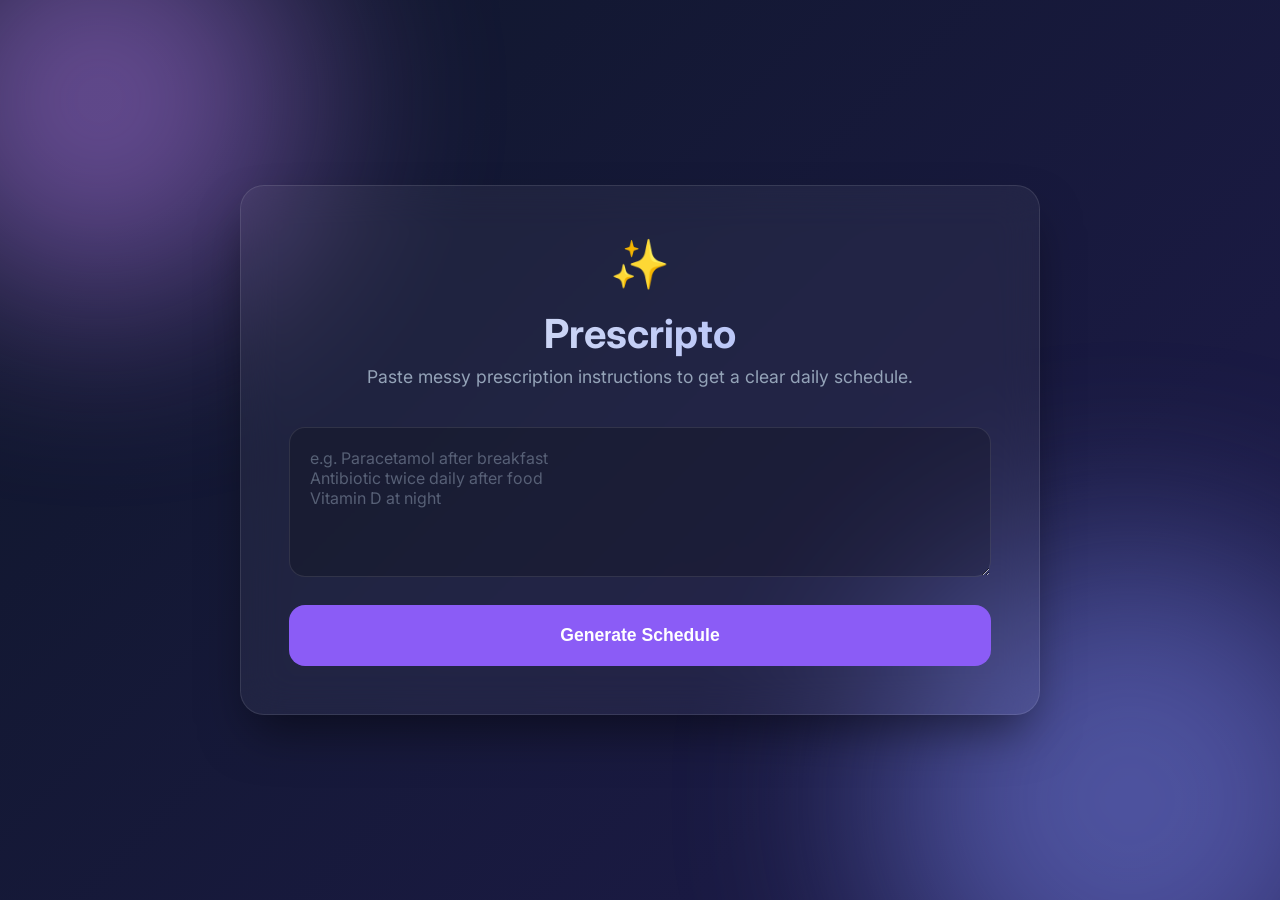
==== frontend/index.html @ a273165e "Initial commit for Prescripto web app" ====
<!DOCTYPE html>
<html lang="en">
<head>
    <meta charset="UTF-8">
    <meta name="viewport" content="width=device-width, initial-scale=1.0">
    <title>Prescripto &ndash; Never Miss a Dose</title>
    <link rel="stylesheet" href="style.css">
    <link href="https://fonts.googleapis.com/css2?family=Inter:wght@300;400;600;700&display=swap" rel="stylesheet">
</head>
<body>
    <div class="blob-shape blob-1"></div>
    <div class="blob-shape blob-2"></div>

    <main class="container">
        <header>
            <div class="logo-icon">✨</div>
            <h1>Prescripto</h1>
            <p>Paste messy prescription instructions to get a clear daily schedule.</p>
        </header>

        <form id="prescription-form">
            <div class="input-group">
                <textarea 
                    id="prescription-text" 
                    placeholder="e.g. Paracetamol after breakfast&#10;Antibiotic twice daily after food&#10;Vitamin D at night"
                    required
                ></textarea>
            </div>
            <button type="submit" id="submit-btn">
                <span class="btn-text">Generate Schedule</span>
                <span class="spinner hidden"></span>
            </button>
            <div id="error-message" class="error-msg hidden"></div>
        </form>

        <section id="results-container" class="hidden">
            <div class="schedule-grid">
                <div class="time-card" id="card-morning">
                    <div class="card-header">
                        <span class="icon">🌅</span>
                        <h2>Morning</h2>
                    </div>
                    <ul class="med-list" id="list-morning"></ul>
                </div>

                <div class="time-card" id="card-afternoon">
                    <div class="card-header">
                        <span class="icon">☀️</span>
                        <h2>Afternoon</h2>
                    </div>
                    <ul class="med-list" id="list-afternoon"></ul>
                </div>

                <div class="time-card" id="card-evening">
                    <div class="card-header">
                        <span class="icon">🌇</span>
                        <h2>Evening</h2>
                    </div>
                    <ul class="med-list" id="list-evening"></ul>
                </div>

                <div class="time-card" id="card-night">
                    <div class="card-header">
                        <span class="icon">🌙</span>
                        <h2>Night</h2>
                    </div>
                    <ul class="med-list" id="list-night"></ul>
                </div>
            </div>
            <button id="reset-btn" class="secondary-btn">Parse another prescription</button>
        </section>
    </main>
    
    <script src="script.js"></script>
</body>
</html>
---- frontend/style.css ----
:root {
    --bg-gradient: linear-gradient(135deg, #0f172a, #1e1b4b);
    --surface-bg: rgba(255, 255, 255, 0.05);
    --surface-border: rgba(255, 255, 255, 0.1);
    --primary: #8b5cf6;
    --primary-hover: #7c3aed;
    --text-primary: #f8fafc;
    --text-secondary: #94a3b8;
    --error: #ef4444;
    --blob-1: #c084fc;
    --blob-2: #818cf8;
}

* {
    margin: 0;
    padding: 0;
    box-sizing: border-box;
}

body {
    font-family: 'Inter', sans-serif;
    background: var(--bg-gradient);
    color: var(--text-primary);
    min-height: 100vh;
    display: flex;
    justify-content: center;
    align-items: center;
    overflow-x: hidden;
    position: relative;
    padding: 2rem 1rem;
}

/* Background blobs */
.blob-shape {
    position: fixed;
    border-radius: 50%;
    filter: blur(100px);
    z-index: -1;
    opacity: 0.5;
    animation: drift 15s infinite alternate ease-in-out;
}

.blob-1 {
    width: 400px;
    height: 400px;
    background: var(--blob-1);
    top: -100px;
    left: -100px;
}

.blob-2 {
    width: 500px;
    height: 500px;
    background: var(--blob-2);
    bottom: -150px;
    right: -100px;
    animation-delay: -5s;
}

@keyframes drift {
    0% { transform: translate(0, 0); }
    100% { transform: translate(30px, -50px); }
}

/* Layout */
.container {
    background: var(--surface-bg);
    backdrop-filter: blur(20px);
    -webkit-backdrop-filter: blur(20px);
    border: 1px solid var(--surface-border);
    border-radius: 24px;
    padding: 3rem;
    width: 100%;
    max-width: 800px;
    box-shadow: 0 25px 50px -12px rgba(0, 0, 0, 0.5);
    transition: all 0.5s ease;
}

/* Header */
header {
    text-align: center;
    margin-bottom: 2.5rem;
}

.logo-icon {
    font-size: 3rem;
    margin-bottom: 1rem;
    display: inline-block;
    animation: pulseIcon 4s infinite ease-in-out;
}

@keyframes pulseIcon {
    0%, 100% { transform: scale(1); }
    50% { transform: scale(1.1); }
}

h1 {
    font-size: 2.5rem;
    font-weight: 700;
    margin-bottom: 0.5rem;
    background: linear-gradient(to right, #e2e8f0, #a5b4fc);
    -webkit-background-clip: text;
    -webkit-text-fill-color: transparent;
}

header p {
    color: var(--text-secondary);
    font-size: 1.1rem;
}

/* Form Elements */
.input-group {
    margin-bottom: 1.5rem;
}

textarea {
    width: 100%;
    height: 150px;
    padding: 1.25rem;
    background: rgba(0, 0, 0, 0.2);
    border: 1px solid var(--surface-border);
    border-radius: 16px;
    color: var(--text-primary);
    font-family: inherit;
    font-size: 1rem;
    resize: vertical;
    transition: all 0.3s ease;
}

textarea:focus {
    outline: none;
    border-color: var(--primary);
    box-shadow: 0 0 0 4px rgba(139, 92, 246, 0.1);
}

textarea::placeholder {
    color: rgba(148, 163, 184, 0.5);
}

button {
    width: 100%;
    padding: 1.25rem;
    background: var(--primary);
    color: white;
    border: none;
    border-radius: 16px;
    font-size: 1.1rem;
    font-weight: 600;
    cursor: pointer;
    transition: all 0.3s ease;
    display: flex;
    justify-content: center;
    align-items: center;
    gap: 0.5rem;
}

button:hover {
    background: var(--primary-hover);
    transform: translateY(-2px);
    box-shadow: 0 10px 20px -10px rgba(139, 92, 246, 0.6);
}

button:active {
    transform: translateY(0);
}

.secondary-btn {
    background: transparent;
    border: 1px solid var(--surface-border);
    margin-top: 2rem;
}

.secondary-btn:hover {
    background: rgba(255, 255, 255, 0.05);
    box-shadow: none;
}

/* Spinner */
.spinner {
    width: 24px;
    height: 24px;
    border: 3px solid rgba(255, 255, 255, 0.3);
    border-radius: 50%;
    border-top-color: white;
    animation: spin 1s infinite linear;
}

@keyframes spin {
    to { transform: rotate(360deg); }
}

.hidden {
    display: none !important;
}

/* Error */
.error-msg {
    color: var(--error);
    background: rgba(239, 68, 68, 0.1);
    padding: 1rem;
    border-radius: 12px;
    margin-top: 1.5rem;
    text-align: center;
    border: 1px solid rgba(239, 68, 68, 0.2);
    animation: shake 0.5s ease-in-out;
}

@keyframes shake {
    0%, 100% { transform: translateX(0); }
    25% { transform: translateX(-5px); }
    75% { transform: translateX(5px); }
}

/* Results Grid */
.schedule-grid {
    display: grid;
    grid-template-columns: repeat(auto-fit, minmax(300px, 1fr));
    gap: 1.5rem;
    margin-top: 1rem;
}

.time-card {
    background: rgba(0, 0, 0, 0.2);
    border: 1px solid var(--surface-border);
    border-radius: 16px;
    padding: 1.5rem;
    transition: all 0.3s ease;
    opacity: 0;
    transform: translateY(20px);
}

.time-card.animate-in {
    opacity: 1;
    transform: translateY(0);
}

#card-morning.animate-in { animation-delay: 0.1s; }
#card-afternoon.animate-in { animation-delay: 0.2s; }
#card-evening.animate-in { animation-delay: 0.3s; }
#card-night.animate-in { animation-delay: 0.4s; }

.card-header {
    display: flex;
    align-items: center;
    gap: 0.75rem;
    margin-bottom: 1.5rem;
    padding-bottom: 1rem;
    border-bottom: 1px solid var(--surface-border);
}

.card-header .icon {
    font-size: 1.5rem;
}

.card-header h2 {
    font-size: 1.25rem;
    font-weight: 600;
}

.med-list {
    list-style: none;
}

.med-list li {
    padding: 0.75rem 0;
    position: relative;
    padding-left: 1.5rem;
    line-height: 1.4;
}

.med-list li::before {
    content: "•";
    color: var(--primary);
    position: absolute;
    left: 0;
    font-weight: bold;
}

.empty-state {
    color: var(--text-secondary);
    font-style: italic;
    text-align: center;
    padding: 1rem 0;
}

/* Responsive */
@media (max-width: 600px) {
    .container {
        padding: 2rem 1.5rem;
    }
    
    h1 {
        font-size: 2rem;
    }
}
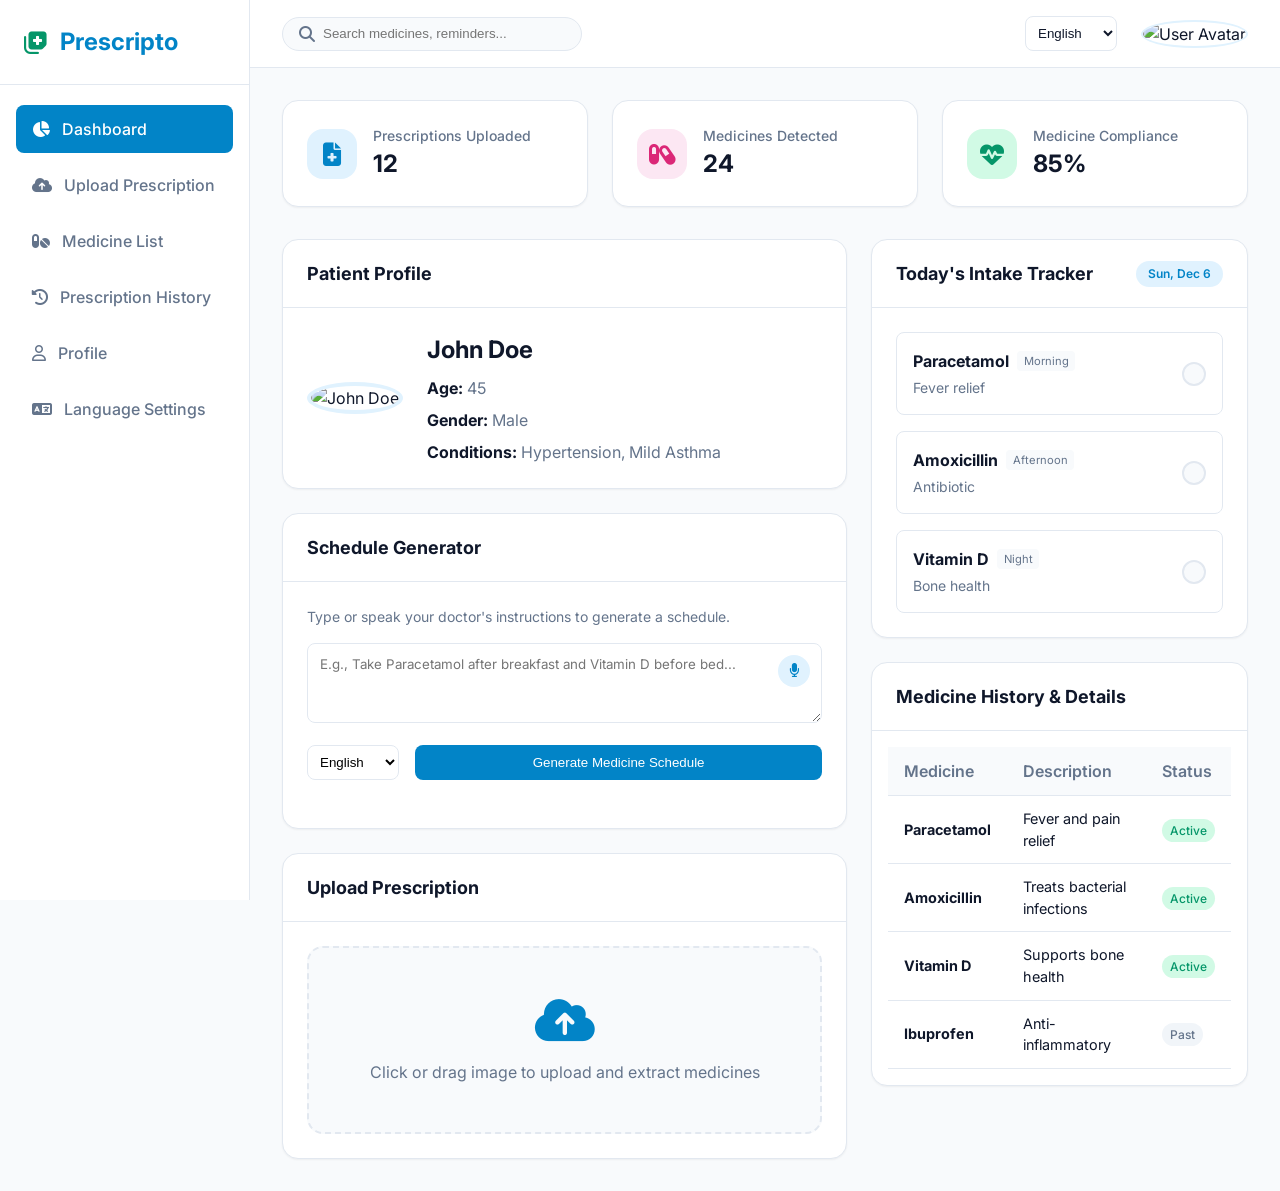
==== commit 43ef1f3a: "Add Prescripto frontend dashboard template" ====
--- a/frontend/index.html
+++ b/frontend/index.html
@@ -3,74 +3,251 @@
 <head>
     <meta charset="UTF-8">
     <meta name="viewport" content="width=device-width, initial-scale=1.0">
-    <title>Prescripto &ndash; Never Miss a Dose</title>
+    <title>Prescripto - Healthcare Dashboard</title>
+    <link href="https://fonts.googleapis.com/css2?family=Inter:wght@300;400;500;600;700&display=swap" rel="stylesheet">
+    <link rel="stylesheet" href="https://cdnjs.cloudflare.com/ajax/libs/font-awesome/6.4.0/css/all.min.css">
     <link rel="stylesheet" href="style.css">
-    <link href="https://fonts.googleapis.com/css2?family=Inter:wght@300;400;600;700&display=swap" rel="stylesheet">
 </head>
 <body>
-    <div class="blob-shape blob-1"></div>
-    <div class="blob-shape blob-2"></div>
-
-    <main class="container">
-        <header>
-            <div class="logo-icon">✨</div>
-            <h1>Prescripto</h1>
-            <p>Paste messy prescription instructions to get a clear daily schedule.</p>
-        </header>
-
-        <form id="prescription-form">
-            <div class="input-group">
-                <textarea 
-                    id="prescription-text" 
-                    placeholder="e.g. Paracetamol after breakfast&#10;Antibiotic twice daily after food&#10;Vitamin D at night"
-                    required
-                ></textarea>
+    <div class="dashboard-container">
+        <!-- Sidebar -->
+        <aside class="sidebar" id="sidebar">
+            <div class="sidebar-header">
+                <i class="fa-solid fa-notes-medical logo-icon"></i>
+                <h2>Prescripto</h2>
             </div>
-            <button type="submit" id="submit-btn">
-                <span class="btn-text">Generate Schedule</span>
-                <span class="spinner hidden"></span>
-            </button>
-            <div id="error-message" class="error-msg hidden"></div>
-        </form>
-
-        <section id="results-container" class="hidden">
-            <div class="schedule-grid">
-                <div class="time-card" id="card-morning">
-                    <div class="card-header">
-                        <span class="icon">🌅</span>
-                        <h2>Morning</h2>
-                    </div>
-                    <ul class="med-list" id="list-morning"></ul>
-                </div>
-
-                <div class="time-card" id="card-afternoon">
-                    <div class="card-header">
-                        <span class="icon">☀️</span>
-                        <h2>Afternoon</h2>
-                    </div>
-                    <ul class="med-list" id="list-afternoon"></ul>
-                </div>
-
-                <div class="time-card" id="card-evening">
-                    <div class="card-header">
-                        <span class="icon">🌇</span>
-                        <h2>Evening</h2>
-                    </div>
-                    <ul class="med-list" id="list-evening"></ul>
-                </div>
-
-                <div class="time-card" id="card-night">
-                    <div class="card-header">
-                        <span class="icon">🌙</span>
-                        <h2>Night</h2>
-                    </div>
-                    <ul class="med-list" id="list-night"></ul>
+            <ul class="nav-links">
+                <li class="active"><a href="#"><i class="fa-solid fa-chart-pie"></i> Dashboard</a></li>
+                <li><a href="#"><i class="fa-solid fa-cloud-arrow-up"></i> Upload Prescription</a></li>
+                <li><a href="#"><i class="fa-solid fa-pills"></i> Medicine List</a></li>
+                <li><a href="#"><i class="fa-solid fa-clock-rotate-left"></i> Prescription History</a></li>
+                <li><a href="#"><i class="fa-regular fa-user"></i> Profile</a></li>
+                <li><a href="#"><i class="fa-solid fa-language"></i> Language Settings</a></li>
+            </ul>
+        </aside>
+
+        <!-- Main Content -->
+        <main class="main-content">
+            <!-- Top Navigation -->
+            <header class="top-nav">
+                <div class="header-left">
+                    <button id="sidebar-toggle" class="menu-btn"><i class="fa-solid fa-bars"></i></button>
+                    <div class="search-bar">
+                        <i class="fa-solid fa-search"></i>
+                        <input type="text" placeholder="Search medicines, reminders...">
+                    </div>
+                </div>
+                <div class="header-right">
+                    <select class="language-selector" id="global-lang">
+                        <option value="en">English</option>
+                        <option value="hi">Hindi</option>
+                        <option value="kn">Kannada</option>
+                    </select>
+                    <div class="user-profile">
+                        <img src="https://ui-avatars.com/api/?name=John+Doe&background=e0f2fe&color=0284c7" alt="User Avatar" class="avatar">
+                    </div>
+                </div>
+            </header>
+
+            <!-- Dashboard Content -->
+            <div class="dashboard-content">
+                <!-- Top Stats Cards -->
+                <div class="stats-grid">
+                    <div class="stat-card">
+                        <div class="stat-icon uploader">
+                            <i class="fa-solid fa-file-medical"></i>
+                        </div>
+                        <div class="stat-details">
+                            <h3>Prescriptions Uploaded</h3>
+                            <p class="stat-number">12</p>
+                        </div>
+                    </div>
+                    <div class="stat-card">
+                        <div class="stat-icon medicines">
+                            <i class="fa-solid fa-capsules"></i>
+                        </div>
+                        <div class="stat-details">
+                            <h3>Medicines Detected</h3>
+                            <p class="stat-number">24</p>
+                        </div>
+                    </div>
+                    <div class="stat-card">
+                        <div class="stat-icon compliance">
+                            <i class="fa-solid fa-heart-pulse"></i>
+                        </div>
+                        <div class="stat-details">
+                            <h3>Medicine Compliance</h3>
+                            <p class="stat-number">85%</p>
+                        </div>
+                    </div>
+                </div>
+
+                <!-- Main Panels Grid -->
+                <div class="panels-grid">
+                    <!-- Left Column -->
+                    <div class="column-left">
+                        <!-- Profile Panel -->
+                        <div class="panel profile-panel">
+                            <div class="panel-header">
+                                <h3>Patient Profile</h3>
+                            </div>
+                            <div class="profile-details">
+                                <img src="https://ui-avatars.com/api/?name=John+Doe&background=e0f2fe&color=0284c7&size=100" alt="John Doe" class="profile-img-large">
+                                <div class="info">
+                                    <h2>John Doe</h2>
+                                    <p><strong>Age:</strong> 45</p>
+                                    <p><strong>Gender:</strong> Male</p>
+                                    <p><strong>Conditions:</strong> Hypertension, Mild Asthma</p>
+                                </div>
+                            </div>
+                        </div>
+
+                        <!-- Schedule Generator -->
+                        <div class="panel schedule-panel">
+                            <div class="panel-header">
+                                <h3>Schedule Generator</h3>
+                            </div>
+                            <div class="generator-body">
+                                <p class="text-sm">Type or speak your doctor's instructions to generate a schedule.</p>
+                                <div class="input-group">
+                                    <textarea id="instruction-input" placeholder="E.g., Take Paracetamol after breakfast and Vitamin D before bed..."></textarea>
+                                    <button class="voice-btn" id="voice-btn" title="Click to speak">
+                                        <i class="fa-solid fa-microphone"></i>
+                                    </button>
+                                </div>
+                                <div class="action-row">
+                                    <select id="schedule-lang">
+                                        <option value="en">English</option>
+                                        <option value="hi">Hindi</option>
+                                        <option value="kn">Kannada</option>
+                                    </select>
+                                    <button class="btn-primary" id="generate-btn">Generate Medicine Schedule</button>
+                                </div>
+                                <div id="generated-schedule" class="hidden">
+                                    <h4>Your Schedule</h4>
+                                    <div class="schedule-times">
+                                        <div class="time-block">
+                                            <h5><i class="fa-regular fa-sun"></i> Morning</h5>
+                                            <ul id="morning-list"></ul>
+                                        </div>
+                                        <div class="time-block">
+                                            <h5><i class="fa-solid fa-sun-bright" style="color:var(--clr-dark-blue)"></i> Afternoon</h5>
+                                            <ul id="afternoon-list"></ul>
+                                        </div>
+                                        <div class="time-block">
+                                            <h5><i class="fa-solid fa-moon"></i> Night</h5>
+                                            <ul id="night-list"></ul>
+                                        </div>
+                                    </div>
+                                </div>
+                            </div>
+                        </div>
+
+                        <!-- Upload Simulation -->
+                        <div class="panel upload-panel">
+                            <div class="panel-header">
+                                <h3>Upload Prescription</h3>
+                            </div>
+                            <div class="upload-area" id="upload-area">
+                                <i class="fa-solid fa-cloud-arrow-up upload-icon"></i>
+                                <p>Click or drag image to upload and extract medicines</p>
+                                <input type="file" id="file-input" hidden accept="image/*">
+                            </div>
+                            <div id="upload-result" class="hidden">
+                                <h4>Extraction Result</h4>
+                                <ul class="extracted-list" id="extracted-medicines">
+                                    <!-- Populated by JS -->
+                                </ul>
+                            </div>
+                        </div>
+                    </div>
+
+                    <!-- Right Column -->
+                    <div class="column-right">
+                        <!-- Medicine Intake Tracker -->
+                        <div class="panel tracker-panel">
+                            <div class="panel-header">
+                                <h3>Today's Intake Tracker</h3>
+                                <span class="date-badge" id="current-date">Today</span>
+                            </div>
+                            <div class="tracker-list">
+                                <div class="tracker-item">
+                                    <div class="tracker-info">
+                                        <h4>Paracetamol <span class="badge-time">Morning</span></h4>
+                                        <p>Fever relief</p>
+                                    </div>
+                                    <label class="custom-checkbox">
+                                        <input type="checkbox" class="intake-checkbox">
+                                        <span class="checkmark"></span>
+                                    </label>
+                                </div>
+                                <div class="tracker-item">
+                                    <div class="tracker-info">
+                                        <h4>Amoxicillin <span class="badge-time">Afternoon</span></h4>
+                                        <p>Antibiotic</p>
+                                    </div>
+                                    <label class="custom-checkbox">
+                                        <input type="checkbox" class="intake-checkbox">
+                                        <span class="checkmark"></span>
+                                    </label>
+                                </div>
+                                <div class="tracker-item">
+                                    <div class="tracker-info">
+                                        <h4>Vitamin D <span class="badge-time">Night</span></h4>
+                                        <p>Bone health</p>
+                                    </div>
+                                    <label class="custom-checkbox">
+                                        <input type="checkbox" class="intake-checkbox">
+                                        <span class="checkmark"></span>
+                                    </label>
+                                </div>
+                            </div>
+                        </div>
+
+                        <!-- Medicine History & Description -->
+                        <div class="panel history-panel">
+                            <div class="panel-header">
+                                <h3>Medicine History & Details</h3>
+                            </div>
+                            <div class="table-responsive">
+                                <table class="medicine-table">
+                                    <thead>
+                                        <tr>
+                                            <th>Medicine</th>
+                                            <th>Description</th>
+                                            <th>Status</th>
+                                        </tr>
+                                    </thead>
+                                    <tbody>
+                                        <tr>
+                                            <td><strong>Paracetamol</strong></td>
+                                            <td>Fever and pain relief</td>
+                                            <td><span class="status-badge active">Active</span></td>
+                                        </tr>
+                                        <tr>
+                                            <td><strong>Amoxicillin</strong></td>
+                                            <td>Treats bacterial infections</td>
+                                            <td><span class="status-badge active">Active</span></td>
+                                        </tr>
+                                        <tr>
+                                            <td><strong>Vitamin D</strong></td>
+                                            <td>Supports bone health</td>
+                                            <td><span class="status-badge active">Active</span></td>
+                                        </tr>
+                                        <tr>
+                                            <td><strong>Ibuprofen</strong></td>
+                                            <td>Anti-inflammatory</td>
+                                            <td><span class="status-badge inactive">Past</span></td>
+                                        </tr>
+                                    </tbody>
+                                </table>
+                            </div>
+                        </div>
+                    </div>
                 </div>
             </div>
-            <button id="reset-btn" class="secondary-btn">Parse another prescription</button>
-        </section>
-    </main>
-    
+        </main>
+    </div>
     <script src="script.js"></script>
 </body>
 </html>
--- a/frontend/style.css
+++ b/frontend/style.css
@@ -1,14 +1,21 @@
 :root {
-    --bg-gradient: linear-gradient(135deg, #0f172a, #1e1b4b);
-    --surface-bg: rgba(255, 255, 255, 0.05);
-    --surface-border: rgba(255, 255, 255, 0.1);
-    --primary: #8b5cf6;
-    --primary-hover: #7c3aed;
-    --text-primary: #f8fafc;
-    --text-secondary: #94a3b8;
-    --error: #ef4444;
-    --blob-1: #c084fc;
-    --blob-2: #818cf8;
+    /* Primary Colors */
+    --clr-light-blue: #e0f2fe;
+    --clr-blue: #0284c7;
+    --clr-dark-blue: #0369a1;
+    --clr-white: #ffffff;
+    --clr-green-soft: #d1fae5;
+    --clr-green: #059669;
+    --clr-bg: #f8fafc;
+    --clr-text-main: #0f172a;
+    --clr-text-muted: #64748b;
+    --clr-border: #e2e8f0;
+    
+    --shadow-sm: 0 1px 2px 0 rgb(0 0 0 / 0.05);
+    --shadow-md: 0 4px 6px -1px rgb(0 0 0 / 0.1), 0 2px 4px -2px rgb(0 0 0 / 0.1);
+    --shadow-lg: 0 10px 15px -3px rgb(0 0 0 / 0.1), 0 4px 6px -4px rgb(0 0 0 / 0.1);
+    
+    --transition: all 0.3s ease;
 }
 
 * {
@@ -19,277 +26,691 @@
 
 body {
     font-family: 'Inter', sans-serif;
-    background: var(--bg-gradient);
-    color: var(--text-primary);
+    background-color: var(--clr-bg);
+    color: var(--clr-text-main);
+    line-height: 1.5;
+}
+
+/* Layout */
+.dashboard-container {
+    display: flex;
     min-height: 100vh;
-    display: flex;
+}
+
+/* Sidebar */
+.sidebar {
+    width: 250px;
+    background-color: var(--clr-white);
+    border-right: 1px solid var(--clr-border);
+    display: flex;
+    flex-direction: column;
+    transition: var(--transition);
+    position: fixed;
+    height: 100vh;
+    z-index: 10;
+}
+
+.sidebar-header {
+    padding: 1.5rem;
+    display: flex;
+    align-items: center;
+    gap: 0.75rem;
+    border-bottom: 1px solid var(--clr-border);
+    color: var(--clr-blue);
+}
+
+.logo-icon {
+    font-size: 1.5rem;
+    color: var(--clr-green);
+}
+
+.nav-links {
+    list-style: none;
+    padding: 1rem 0;
+}
+
+.nav-links li {
+    padding: 0.25rem 1rem;
+}
+
+.nav-links a {
+    display: flex;
+    align-items: center;
+    gap: 0.75rem;
+    padding: 0.75rem 1rem;
+    color: var(--clr-text-muted);
+    text-decoration: none;
+    border-radius: 0.5rem;
+    transition: var(--transition);
+    font-weight: 500;
+}
+
+.nav-links a:hover, .nav-links li.active a {
+    background-color: var(--clr-light-blue);
+    color: var(--clr-blue);
+}
+
+.nav-links li.active a {
+    background-color: var(--clr-blue);
+    color: var(--clr-white);
+}
+
+/* Main Content */
+.main-content {
+    flex: 1;
+    margin-left: 250px;
+    display: flex;
+    flex-direction: column;
+    width: calc(100% - 250px);
+}
+
+/* Top Navigation */
+.top-nav {
+    display: flex;
+    justify-content: space-between;
+    align-items: center;
+    padding: 1rem 2rem;
+    background-color: var(--clr-white);
+    border-bottom: 1px solid var(--clr-border);
+    position: sticky;
+    top: 0;
+    z-index: 5;
+}
+
+.header-left, .header-right {
+    display: flex;
+    align-items: center;
+    gap: 1.5rem;
+}
+
+.menu-btn {
+    background: none;
+    border: none;
+    font-size: 1.25rem;
+    color: var(--clr-text-muted);
+    cursor: pointer;
+    display: none;
+}
+
+.search-bar {
+    display: flex;
+    align-items: center;
+    background-color: var(--clr-bg);
+    border-radius: 2rem;
+    padding: 0.5rem 1rem;
+    width: 300px;
+    border: 1px solid var(--clr-border);
+}
+
+.search-bar i {
+    color: var(--clr-text-muted);
+    margin-right: 0.5rem;
+}
+
+.search-bar input {
+    border: none;
+    background: transparent;
+    outline: none;
+    width: 100%;
+    color: var(--clr-text-main);
+}
+
+.language-selector {
+    padding: 0.5rem;
+    border: 1px solid var(--clr-border);
+    border-radius: 0.5rem;
+    background-color: var(--clr-white);
+    color: var(--clr-text-main);
+    outline: none;
+    cursor: pointer;
+}
+
+.notification {
+    position: relative;
+    cursor: pointer;
+    color: var(--clr-text-muted);
+    font-size: 1.25rem;
+}
+
+.badge {
+    position: absolute;
+    top: -5px;
+    right: -5px;
+    background-color: rgb(239, 68, 68);
+    color: white;
+    font-size: 0.6rem;
+    width: 15px;
+    height: 15px;
+    display: flex;
+    align-items: center;
     justify-content: center;
-    align-items: center;
-    overflow-x: hidden;
+    border-radius: 50%;
+    font-weight: bold;
+}
+
+.avatar {
+    width: 40px;
+    height: 40px;
+    border-radius: 50%;
+    object-fit: cover;
+    border: 2px solid var(--clr-light-blue);
+    cursor: pointer;
+}
+
+/* Dashboard Content */
+.dashboard-content {
+    padding: 2rem;
+}
+
+/* Stats Grid */
+.stats-grid {
+    display: grid;
+    grid-template-columns: repeat(auto-fit, minmax(220px, 1fr));
+    gap: 1.5rem;
+    margin-bottom: 2rem;
+}
+
+.stat-card {
+    background: var(--clr-white);
+    padding: 1.5rem;
+    border-radius: 1rem;
+    box-shadow: var(--shadow-sm);
+    display: flex;
+    align-items: center;
+    gap: 1rem;
+    border: 1px solid var(--clr-border);
+    transition: var(--transition);
+}
+
+.stat-card:hover {
+    box-shadow: var(--shadow-md);
+    transform: translateY(-2px);
+}
+
+.stat-icon {
+    width: 50px;
+    height: 50px;
+    border-radius: 1rem;
+    display: flex;
+    align-items: center;
+    justify-content: center;
+    font-size: 1.5rem;
+}
+
+.stat-icon.uploader { background-color: var(--clr-light-blue); color: var(--clr-blue); }
+.stat-icon.medicines { background-color: #fce7f3; color: #db2777; }
+.stat-icon.compliance { background-color: var(--clr-green-soft); color: var(--clr-green); }
+
+.stat-details h3 {
+    font-size: 0.875rem;
+    color: var(--clr-text-muted);
+    font-weight: 500;
+}
+
+.stat-number {
+    font-size: 1.5rem;
+    font-weight: 700;
+    color: var(--clr-text-main);
+}
+
+/* Panels Grid */
+.panels-grid {
+    display: grid;
+    grid-template-columns: 1.5fr 1fr;
+    gap: 1.5rem;
+}
+
+.column-left, .column-right {
+    display: flex;
+    flex-direction: column;
+    gap: 1.5rem;
+}
+
+/* Common Panel Styles */
+.panel {
+    background: var(--clr-white);
+    border-radius: 1rem;
+    box-shadow: var(--shadow-sm);
+    border: 1px solid var(--clr-border);
+    overflow: hidden;
+}
+
+.panel-header {
+    padding: 1.25rem 1.5rem;
+    border-bottom: 1px solid var(--clr-border);
+    display: flex;
+    justify-content: space-between;
+    align-items: center;
+}
+
+.panel-header h3 {
+    font-size: 1.125rem;
+    color: var(--clr-text-main);
+}
+
+/* Profile Panel */
+.profile-details {
+    padding: 1.5rem;
+    display: flex;
+    align-items: center;
+    gap: 1.5rem;
+}
+
+.profile-img-large {
+    border-radius: 50%;
+    border: 4px solid var(--clr-light-blue);
+}
+
+.profile-details .info p {
+    color: var(--clr-text-muted);
+    margin-top: 0.5rem;
+}
+
+.profile-details .info p strong {
+    color: var(--clr-text-main);
+}
+
+/* Schedule Generator */
+.generator-body {
+    padding: 1.5rem;
+}
+
+.text-sm {
+    font-size: 0.875rem;
+    color: var(--clr-text-muted);
+    margin-bottom: 1rem;
+}
+
+.input-group {
     position: relative;
-    padding: 2rem 1rem;
-}
-
-/* Background blobs */
-.blob-shape {
-    position: fixed;
+    margin-bottom: 1rem;
+}
+
+.input-group textarea {
+    width: 100%;
+    min-height: 80px;
+    padding: 0.75rem 3rem 0.75rem 0.75rem;
+    border: 1px solid var(--clr-border);
+    border-radius: 0.5rem;
+    resize: vertical;
+    outline: none;
+    font-family: inherit;
+    color: var(--clr-text-main);
+}
+
+.input-group textarea:focus {
+    border-color: var(--clr-blue);
+    box-shadow: 0 0 0 2px var(--clr-light-blue);
+}
+
+.voice-btn {
+    position: absolute;
+    top: 0.75rem;
+    right: 0.75rem;
+    background: var(--clr-light-blue);
+    color: var(--clr-blue);
+    border: none;
+    width: 32px;
+    height: 32px;
     border-radius: 50%;
-    filter: blur(100px);
-    z-index: -1;
-    opacity: 0.5;
-    animation: drift 15s infinite alternate ease-in-out;
-}
-
-.blob-1 {
-    width: 400px;
-    height: 400px;
-    background: var(--blob-1);
-    top: -100px;
-    left: -100px;
-}
-
-.blob-2 {
-    width: 500px;
-    height: 500px;
-    background: var(--blob-2);
-    bottom: -150px;
-    right: -100px;
-    animation-delay: -5s;
-}
-
-@keyframes drift {
-    0% { transform: translate(0, 0); }
-    100% { transform: translate(30px, -50px); }
-}
-
-/* Layout */
-.container {
-    background: var(--surface-bg);
-    backdrop-filter: blur(20px);
-    -webkit-backdrop-filter: blur(20px);
-    border: 1px solid var(--surface-border);
-    border-radius: 24px;
-    padding: 3rem;
-    width: 100%;
-    max-width: 800px;
-    box-shadow: 0 25px 50px -12px rgba(0, 0, 0, 0.5);
-    transition: all 0.5s ease;
-}
-
-/* Header */
-header {
+    cursor: pointer;
+    display: flex;
+    align-items: center;
+    justify-content: center;
+    transition: var(--transition);
+}
+
+.voice-btn:hover, .voice-btn.recording {
+    background: var(--clr-blue);
+    color: var(--clr-white);
+}
+
+.voice-btn.recording {
+    animation: pulse 1.5s infinite;
+    background: #ef4444;
+}
+
+@keyframes pulse {
+    0% { box-shadow: 0 0 0 0 rgba(239, 68, 68, 0.7); }
+    70% { box-shadow: 0 0 0 10px rgba(239, 68, 68, 0); }
+    100% { box-shadow: 0 0 0 0 rgba(239, 68, 68, 0); }
+}
+
+.action-row {
+    display: flex;
+    gap: 1rem;
+    margin-bottom: 1.5rem;
+}
+
+.action-row select {
+    padding: 0.5rem;
+    border: 1px solid var(--clr-border);
+    border-radius: 0.5rem;
+    background: var(--clr-white);
+    outline: none;
+}
+
+.btn-primary {
+    background-color: var(--clr-blue);
+    color: var(--clr-white);
+    border: none;
+    padding: 0.5rem 1rem;
+    border-radius: 0.5rem;
+    font-weight: 500;
+    cursor: pointer;
+    transition: var(--transition);
+    flex: 1;
+}
+
+.btn-primary:hover {
+    background-color: var(--clr-dark-blue);
+}
+
+.hidden {
+    display: none !important;
+}
+
+#generated-schedule {
+    margin-top: 1.5rem;
+    padding-top: 1.5rem;
+    border-top: 1px dashed var(--clr-border);
+}
+
+#generated-schedule h4 {
+    margin-bottom: 1rem;
+    color: var(--clr-green);
+}
+
+.schedule-times {
+    display: flex;
+    flex-direction: column;
+    gap: 1rem;
+}
+
+.time-block {
+    background: var(--clr-bg);
+    padding: 1rem;
+    border-radius: 0.5rem;
+    border-left: 4px solid var(--clr-blue);
+}
+
+.time-block h5 {
+    display: flex;
+    align-items: center;
+    gap: 0.5rem;
+    margin-bottom: 0.5rem;
+    color: var(--clr-dark-blue);
+}
+
+.time-block ul {
+    list-style: none;
+    padding-left: 1.5rem;
+}
+
+.time-block li {
+    position: relative;
+    margin-bottom: 0.25rem;
+    font-size: 0.9rem;
+}
+
+.time-block li::before {
+    content: "•";
+    color: var(--clr-blue);
+    position: absolute;
+    left: -1rem;
+}
+
+/* Upload Panel */
+.upload-area {
+    margin: 1.5rem;
+    border: 2px dashed var(--clr-border);
+    border-radius: 1rem;
+    padding: 3rem 1rem;
     text-align: center;
-    margin-bottom: 2.5rem;
-}
-
-.logo-icon {
+    cursor: pointer;
+    transition: var(--transition);
+    background: var(--clr-bg);
+}
+
+.upload-area:hover, .upload-area.dragover {
+    border-color: var(--clr-blue);
+    background: var(--clr-light-blue);
+}
+
+.upload-icon {
     font-size: 3rem;
+    color: var(--clr-blue);
     margin-bottom: 1rem;
-    display: inline-block;
-    animation: pulseIcon 4s infinite ease-in-out;
-}
-
-@keyframes pulseIcon {
-    0%, 100% { transform: scale(1); }
-    50% { transform: scale(1.1); }
-}
-
-h1 {
-    font-size: 2.5rem;
-    font-weight: 700;
-    margin-bottom: 0.5rem;
-    background: linear-gradient(to right, #e2e8f0, #a5b4fc);
-    -webkit-background-clip: text;
-    -webkit-text-fill-color: transparent;
-}
-
-header p {
-    color: var(--text-secondary);
-    font-size: 1.1rem;
-}
-
-/* Form Elements */
-.input-group {
-    margin-bottom: 1.5rem;
-}
-
-textarea {
-    width: 100%;
-    height: 150px;
-    padding: 1.25rem;
-    background: rgba(0, 0, 0, 0.2);
-    border: 1px solid var(--surface-border);
-    border-radius: 16px;
-    color: var(--text-primary);
-    font-family: inherit;
+}
+
+.upload-area p {
+    color: var(--clr-text-muted);
+}
+
+#upload-result {
+    padding: 0 1.5rem 1.5rem;
+}
+
+#upload-result h4 {
+    margin-bottom: 1rem;
     font-size: 1rem;
-    resize: vertical;
-    transition: all 0.3s ease;
-}
-
-textarea:focus {
-    outline: none;
-    border-color: var(--primary);
-    box-shadow: 0 0 0 4px rgba(139, 92, 246, 0.1);
-}
-
-textarea::placeholder {
-    color: rgba(148, 163, 184, 0.5);
-}
-
-button {
-    width: 100%;
-    padding: 1.25rem;
-    background: var(--primary);
-    color: white;
-    border: none;
-    border-radius: 16px;
-    font-size: 1.1rem;
+}
+
+.extracted-list {
+    list-style: none;
+    display: flex;
+    flex-direction: column;
+    gap: 0.5rem;
+}
+
+.extracted-list li {
+    background: var(--clr-green-soft);
+    padding: 0.75rem 1rem;
+    border-radius: 0.5rem;
+    font-size: 0.9rem;
+    color: var(--clr-green);
+    border: 1px solid rgba(5, 150, 105, 0.2);
+    display: flex;
+    justify-content: space-between;
+}
+
+/* Tracker Panel */
+.date-badge {
+    background: var(--clr-light-blue);
+    color: var(--clr-blue);
+    padding: 0.25rem 0.75rem;
+    border-radius: 1rem;
+    font-size: 0.75rem;
     font-weight: 600;
-    cursor: pointer;
-    transition: all 0.3s ease;
-    display: flex;
-    justify-content: center;
+}
+
+.tracker-list {
+    padding: 1.5rem;
+    display: flex;
+    flex-direction: column;
+    gap: 1rem;
+}
+
+.tracker-item {
+    display: flex;
+    justify-content: space-between;
+    align-items: center;
+    padding: 1rem;
+    border: 1px solid var(--clr-border);
+    border-radius: 0.5rem;
+    transition: var(--transition);
+}
+
+.tracker-item:hover {
+    border-color: var(--clr-blue);
+    box-shadow: var(--shadow-sm);
+}
+
+.tracker-info h4 {
+    display: flex;
     align-items: center;
     gap: 0.5rem;
-}
-
-button:hover {
-    background: var(--primary-hover);
-    transform: translateY(-2px);
-    box-shadow: 0 10px 20px -10px rgba(139, 92, 246, 0.6);
-}
-
-button:active {
-    transform: translateY(0);
-}
-
-.secondary-btn {
-    background: transparent;
-    border: 1px solid var(--surface-border);
-    margin-top: 2rem;
-}
-
-.secondary-btn:hover {
-    background: rgba(255, 255, 255, 0.05);
-    box-shadow: none;
-}
-
-/* Spinner */
-.spinner {
+    margin-bottom: 0.25rem;
+}
+
+.badge-time {
+    font-size: 0.7rem;
+    padding: 0.1rem 0.4rem;
+    border-radius: 0.25rem;
+    background: var(--clr-bg);
+    color: var(--clr-text-muted);
+    font-weight: normal;
+}
+
+.tracker-info p {
+    font-size: 0.875rem;
+    color: var(--clr-text-muted);
+}
+
+/* Custom Checkbox */
+.custom-checkbox {
+    display: block;
+    position: relative;
+    cursor: pointer;
+    font-size: 22px;
+    -webkit-user-select: none;
+    -moz-user-select: none;
+    -ms-user-select: none;
+    user-select: none;
     width: 24px;
     height: 24px;
-    border: 3px solid rgba(255, 255, 255, 0.3);
+}
+
+.custom-checkbox input {
+    position: absolute;
+    opacity: 0;
+    cursor: pointer;
+    height: 0;
+    width: 0;
+}
+
+.checkmark {
+    position: absolute;
+    top: 0;
+    left: 0;
+    height: 24px;
+    width: 24px;
+    background-color: var(--clr-bg);
+    border: 2px solid var(--clr-border);
     border-radius: 50%;
-    border-top-color: white;
-    animation: spin 1s infinite linear;
-}
-
-@keyframes spin {
-    to { transform: rotate(360deg); }
-}
-
-.hidden {
-    display: none !important;
-}
-
-/* Error */
-.error-msg {
-    color: var(--error);
-    background: rgba(239, 68, 68, 0.1);
+    transition: var(--transition);
+}
+
+.custom-checkbox:hover input ~ .checkmark {
+    border-color: var(--clr-green);
+}
+
+.custom-checkbox input:checked ~ .checkmark {
+    background-color: var(--clr-green);
+    border-color: var(--clr-green);
+}
+
+.checkmark:after {
+    content: "";
+    position: absolute;
+    display: none;
+}
+
+.custom-checkbox input:checked ~ .checkmark:after {
+    display: block;
+}
+
+.custom-checkbox .checkmark:after {
+    left: 8px;
+    top: 4px;
+    width: 5px;
+    height: 10px;
+    border: solid white;
+    border-width: 0 2px 2px 0;
+    -webkit-transform: rotate(45deg);
+    -ms-transform: rotate(45deg);
+    transform: rotate(45deg);
+}
+
+/* Medicine History Table */
+.table-responsive {
+    overflow-x: auto;
     padding: 1rem;
-    border-radius: 12px;
-    margin-top: 1.5rem;
-    text-align: center;
-    border: 1px solid rgba(239, 68, 68, 0.2);
-    animation: shake 0.5s ease-in-out;
-}
-
-@keyframes shake {
-    0%, 100% { transform: translateX(0); }
-    25% { transform: translateX(-5px); }
-    75% { transform: translateX(5px); }
-}
-
-/* Results Grid */
-.schedule-grid {
-    display: grid;
-    grid-template-columns: repeat(auto-fit, minmax(300px, 1fr));
-    gap: 1.5rem;
-    margin-top: 1rem;
-}
-
-.time-card {
-    background: rgba(0, 0, 0, 0.2);
-    border: 1px solid var(--surface-border);
-    border-radius: 16px;
-    padding: 1.5rem;
-    transition: all 0.3s ease;
-    opacity: 0;
-    transform: translateY(20px);
-}
-
-.time-card.animate-in {
-    opacity: 1;
-    transform: translateY(0);
-}
-
-#card-morning.animate-in { animation-delay: 0.1s; }
-#card-afternoon.animate-in { animation-delay: 0.2s; }
-#card-evening.animate-in { animation-delay: 0.3s; }
-#card-night.animate-in { animation-delay: 0.4s; }
-
-.card-header {
-    display: flex;
-    align-items: center;
-    gap: 0.75rem;
-    margin-bottom: 1.5rem;
-    padding-bottom: 1rem;
-    border-bottom: 1px solid var(--surface-border);
-}
-
-.card-header .icon {
-    font-size: 1.5rem;
-}
-
-.card-header h2 {
-    font-size: 1.25rem;
+}
+
+.medicine-table {
+    width: 100%;
+    border-collapse: collapse;
+}
+
+.medicine-table th, .medicine-table td {
+    padding: 0.75rem 1rem;
+    text-align: left;
+    border-bottom: 1px solid var(--clr-border);
+}
+
+.medicine-table th {
     font-weight: 600;
-}
-
-.med-list {
-    list-style: none;
-}
-
-.med-list li {
-    padding: 0.75rem 0;
-    position: relative;
-    padding-left: 1.5rem;
-    line-height: 1.4;
-}
-
-.med-list li::before {
-    content: "•";
-    color: var(--primary);
-    position: absolute;
-    left: 0;
-    font-weight: bold;
-}
-
-.empty-state {
-    color: var(--text-secondary);
-    font-style: italic;
-    text-align: center;
-    padding: 1rem 0;
+    color: var(--clr-text-muted);
+    background-color: var(--clr-bg);
+}
+
+.medicine-table td {
+    font-size: 0.9rem;
+}
+
+.status-badge {
+    padding: 0.25rem 0.5rem;
+    border-radius: 1rem;
+    font-size: 0.75rem;
+    font-weight: 500;
+}
+
+.status-badge.active {
+    background-color: var(--clr-green-soft);
+    color: var(--clr-green);
+}
+
+.status-badge.inactive {
+    background-color: #f1f5f9;
+    color: var(--clr-text-muted);
 }
 
 /* Responsive */
-@media (max-width: 600px) {
-    .container {
-        padding: 2rem 1.5rem;
+@media (max-width: 1024px) {
+    .panels-grid {
+        grid-template-columns: 1fr;
+    }
+}
+
+@media (max-width: 768px) {
+    .sidebar {
+        transform: translateX(-100%);
     }
     
-    h1 {
-        font-size: 2rem;
+    .sidebar.active {
+        transform: translateX(0);
     }
-}
+    
+    .main-content {
+        margin-left: 0;
+        width: 100%;
+    }
+    
+    .menu-btn {
+        display: block;
+    }
+    
+    .search-bar {
+        width: 200px;
+    }
+}
+
+@media (max-width: 480px) {
+    .search-bar {
+        display: none;
+    }
+    .header-left, .header-right {
+        gap: 1rem;
+    }
+}
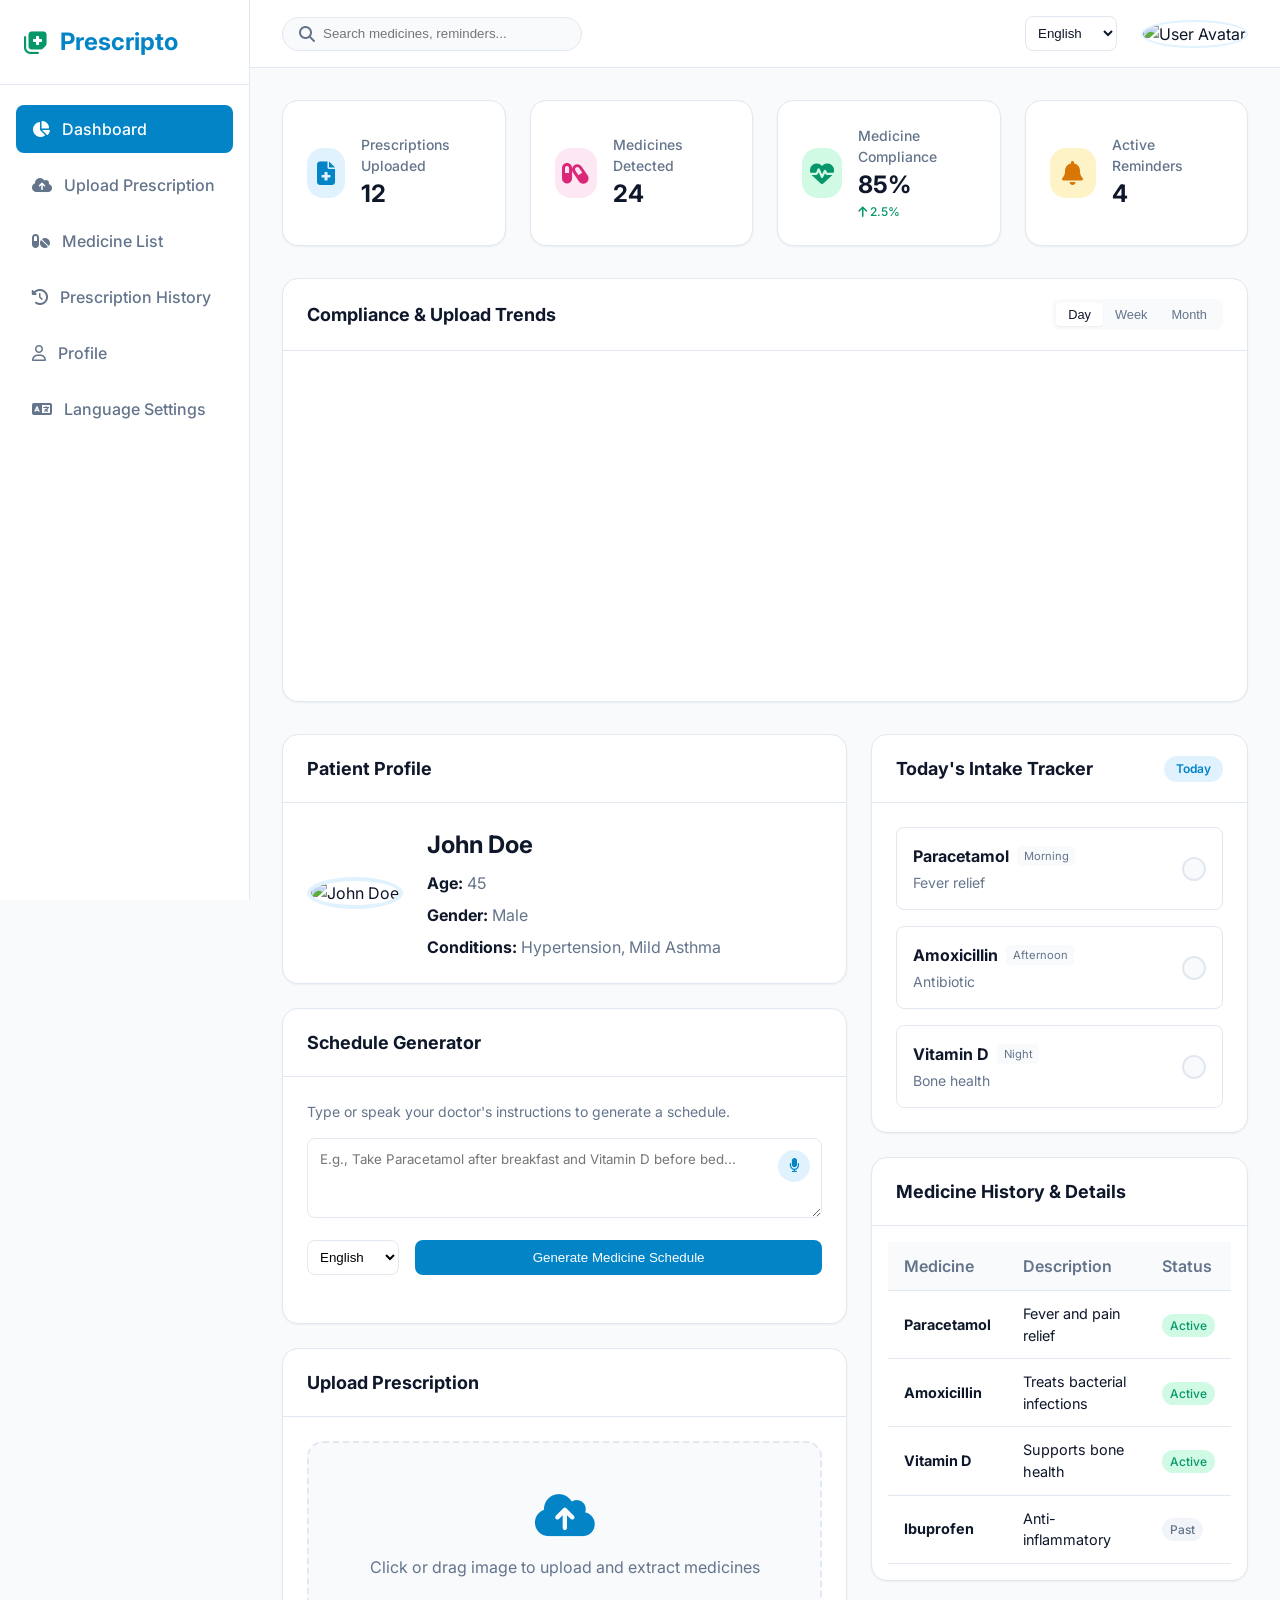
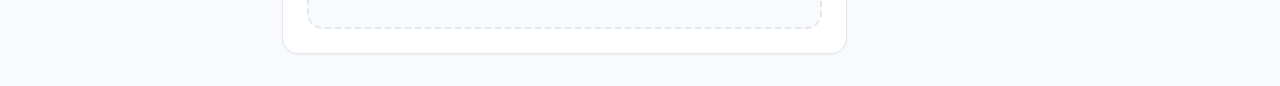
==== commit b78e6166: "Implement Prescripto Dashboard UI based on TailAdmin reference" ====
--- a/frontend/index.html
+++ b/frontend/index.html
@@ -7,6 +7,7 @@
     <link href="https://fonts.googleapis.com/css2?family=Inter:wght@300;400;500;600;700&display=swap" rel="stylesheet">
     <link rel="stylesheet" href="https://cdnjs.cloudflare.com/ajax/libs/font-awesome/6.4.0/css/all.min.css">
     <link rel="stylesheet" href="style.css">
+    <script src="https://cdn.jsdelivr.net/npm/chart.js"></script>
 </head>
 <body>
     <div class="dashboard-container">
@@ -78,7 +79,32 @@
                         <div class="stat-details">
                             <h3>Medicine Compliance</h3>
                             <p class="stat-number">85%</p>
-                        </div>
+                            <p class="stat-growth success"><i class="fa-solid fa-arrow-up"></i> 2.5%</p>
+                        </div>
+                    </div>
+                    <div class="stat-card">
+                        <div class="stat-icon reminders">
+                            <i class="fa-solid fa-bell"></i>
+                        </div>
+                        <div class="stat-details">
+                            <h3>Active Reminders</h3>
+                            <p class="stat-number">4</p>
+                        </div>
+                    </div>
+                </div>
+
+                <!-- Chart Section -->
+                <div class="chart-panel panel">
+                    <div class="panel-header">
+                        <h3>Compliance & Upload Trends</h3>
+                        <div class="chart-options">
+                            <button class="active">Day</button>
+                            <button>Week</button>
+                            <button>Month</button>
+                        </div>
+                    </div>
+                    <div class="chart-container">
+                        <canvas id="complianceChart"></canvas>
                     </div>
                 </div>
 
--- a/frontend/style.css
+++ b/frontend/style.css
@@ -240,6 +240,7 @@
 .stat-icon.uploader { background-color: var(--clr-light-blue); color: var(--clr-blue); }
 .stat-icon.medicines { background-color: #fce7f3; color: #db2777; }
 .stat-icon.compliance { background-color: var(--clr-green-soft); color: var(--clr-green); }
+.stat-icon.reminders { background-color: #fef3c7; color: #d97706; }
 
 .stat-details h3 {
     font-size: 0.875rem;
@@ -251,6 +252,58 @@
     font-size: 1.5rem;
     font-weight: 700;
     color: var(--clr-text-main);
+    display: flex;
+    align-items: baseline;
+    gap: 0.5rem;
+}
+
+.stat-growth {
+    font-size: 0.75rem;
+    font-weight: 500;
+}
+
+.stat-growth.success {
+    color: var(--clr-green);
+}
+
+.stat-growth.danger {
+    color: #ef4444;
+}
+
+/* Chart Panel */
+.chart-panel {
+    margin-bottom: 2rem;
+    background: var(--clr-white);
+}
+
+.chart-options {
+    display: flex;
+    background: var(--clr-bg);
+    border-radius: 0.5rem;
+    padding: 0.25rem;
+}
+
+.chart-options button {
+    border: none;
+    background: transparent;
+    padding: 0.25rem 0.75rem;
+    border-radius: 0.25rem;
+    font-size: 0.8rem;
+    color: var(--clr-text-muted);
+    cursor: pointer;
+    transition: var(--transition);
+}
+
+.chart-options button.active {
+    background: var(--clr-white);
+    color: var(--clr-text-main);
+    box-shadow: var(--shadow-sm);
+}
+
+.chart-container {
+    padding: 1.5rem;
+    height: 350px;
+    width: 100%;
 }
 
 /* Panels Grid */
